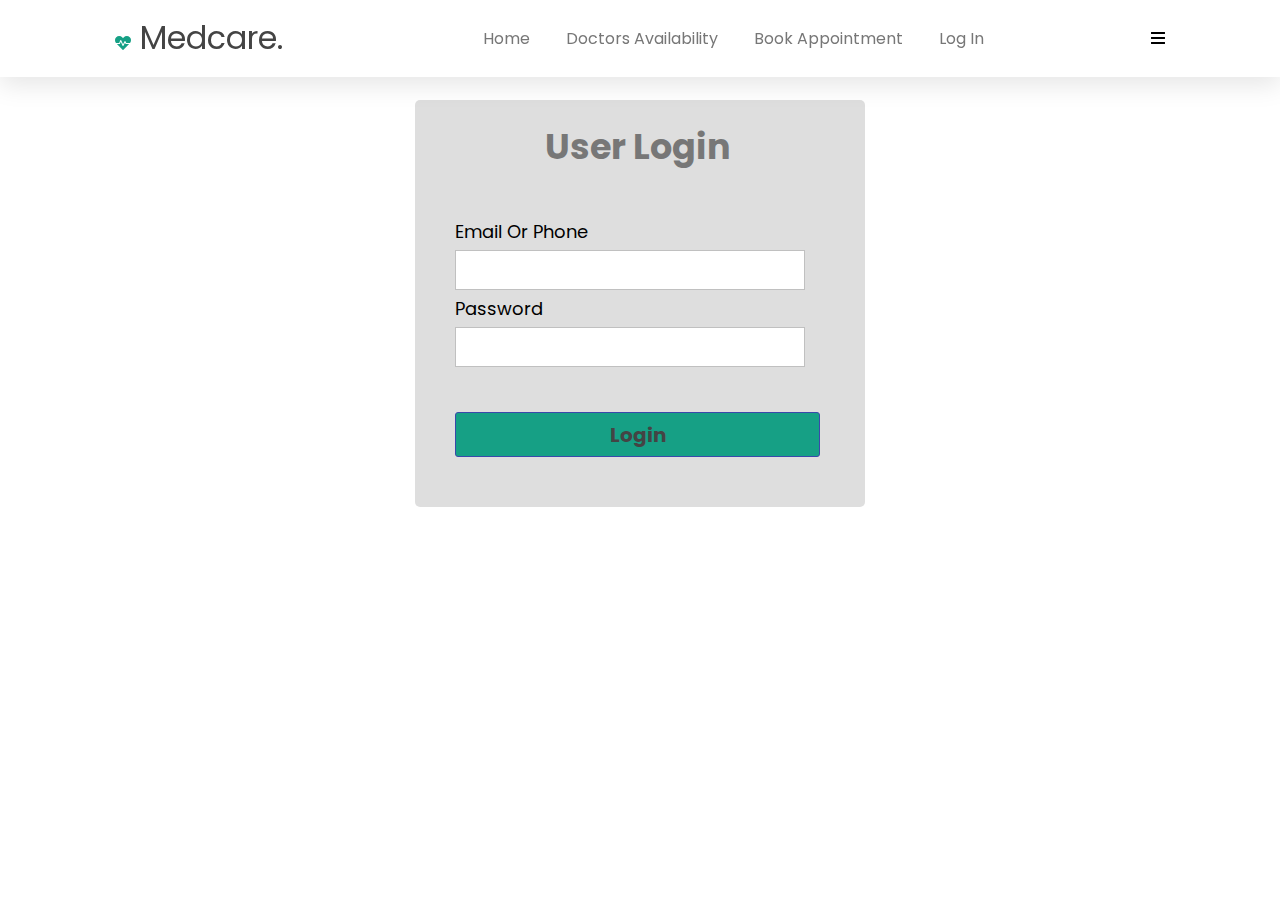
==== login.html @ 56c71dce "Add files via upload" ====
<!DOCTYPE html>
<html lang="en">
<head>
    <meta charset="UTF-8">
    <meta http-equiv="X-UA-Compatible" content="IE=edge">
    <meta name="viewport" content="width=device-width, initial-scale=1.0">
    <title>Login Form</title>
	<link rel="stylesheet" href="https://cdnjs.cloudflare.com/ajax/libs/font-awesome/5.15.4/css/all.min.css">
	<link rel="stylesheet" href="css/style1.css">
</head>
<body>

	<div class="image">
        <img src="image/home-img.svg" alt="">
    </div>

	<!-- header section starts  -->

<header class="header">

    <a href="#" class="logo"> <i class="fas fa-heartbeat"></i> medcare. </a>

    <nav class="navbar">
        <a href="index.html">home</a>
        
        <a href="index.html">Doctors Availability</a>
        <a href="index.html">Book Appointment</a>
        
        <a href="login.html">Log In</a>
    </nav>

    <div id="menu-btn" class="fas fa-bars"></div>

</header>

<!-- header section ends -->

    <div class="container">
		<h1 class="label">User Login</h1>
		<form class="login_form" action="home.html" method="post" name="form" onsubmit="return validated()">
			<div class="font">Email or Phone</div>
			<input autocomplete="off" type="text" name="email">
			<div id="email_error">Please fill up your Email or Phone</div>
			<div class="font fo">Password</div>
			<input type="password" name="password">
			<div id="pass_error">Please fill up your Password</div>
			<button type="submit">Login</button>
		</form>
	</div>	
	<script src="js/valid.js"></script>
    
</body>
</html>
---- css/style1.css ----
@import url('https://fonts.googleapis.com/css2?family=Poppins:wght@100;200;300;400;500;600;700&display=swap');

:root{
    --green:#16a085;
    --black:#444;
    --light-color:#777;
    --box-shadow:.5rem .5rem 0 rgba(22, 160, 133, .2);
    --text-shadow:.4rem .4rem 0 rgba(0, 0, 0, .2);
    --border:.2rem solid var(--green);
}


*{
    font-family: 'Poppins', sans-serif;
    margin:0; padding: 0;
    box-sizing: border-box;
    outline: none; border: none;
    text-transform: capitalize;
    transition: all .2s ease-out;
    text-decoration: none;
	
}
body{
	background: url(bg_img.jpg) no-repeat;
	background-size: cover;
	align-items: center;
	justify-content: center;
	display: flex;
	font-family: sans-serif;
}

.image{
    margin: 0;;
}


.header{
    padding:.9rem 9%;
    position: fixed;
    top:0; left: 0; right: 0;
    z-index: 1000;
    box-shadow: 0 .5rem 1.5rem rgba(0, 0, 0, .1);
    display: flex;
    align-items: center;
    justify-content: space-between;
    background: #fff;
}

.header .logo{
    font-size: 2rem;
    color: var(--black);
}

.header .logo i{
    display: inline;
    font-size: 1rem;
    color: var(--green);
}

.header .navbar a{
    font-size: 1rem;
    color: var(--light-color);
    margin-left: 2rem;
}

.header .navbar a:hover{
    color: var(--green);
}

.container{
	position: relative;
	margin-top: 100px;
	width: 450px;
	height: auto;
	background: #dedede;
	border-radius: 5px;
}
.label{
	padding: 20px 130px;
	font-size: 35px;
	font-weight: bold;
	color:var(--light-color);
}
.login_form{
	padding: 20px 40px;
}
.login_form .font{
	font-size: 18px;
	color: black;
	margin: 5px 0;
}
.login_form input{
	height: 40px;
	width: 350px;
	padding: 0 5px;
	font-size: 18px;
	outline: none;
	border: 1px solid silver;
}
.login_form .font2{
	margin-top: 30px;
}
.login_form button{
	margin: 45px 0 30px 0;
	height: 45px;
	width: 365px;
	font-size: 20px;
	color: var(--black);
	outline: none;
	cursor: pointer;
	font-weight: bold;
	background: var(--green);
	border-radius: 3px;
	border: 1px solid #3949AB;
	transition: .5s;
}
.container.login_form button:hover{
	background: #3abdce;
}
.login_form #email_error,
.login_form #pass_error{
	margin-top: 5px;
	width: 345px;
	font-size: 18px;
	color: #C62828;
	background: rgba(255,0,0,0.1);
	text-align: center;
	padding: 5px 8px;
	border-radius: 3px;
	border: 1px solid #EF9A9A;
	display: none;
}
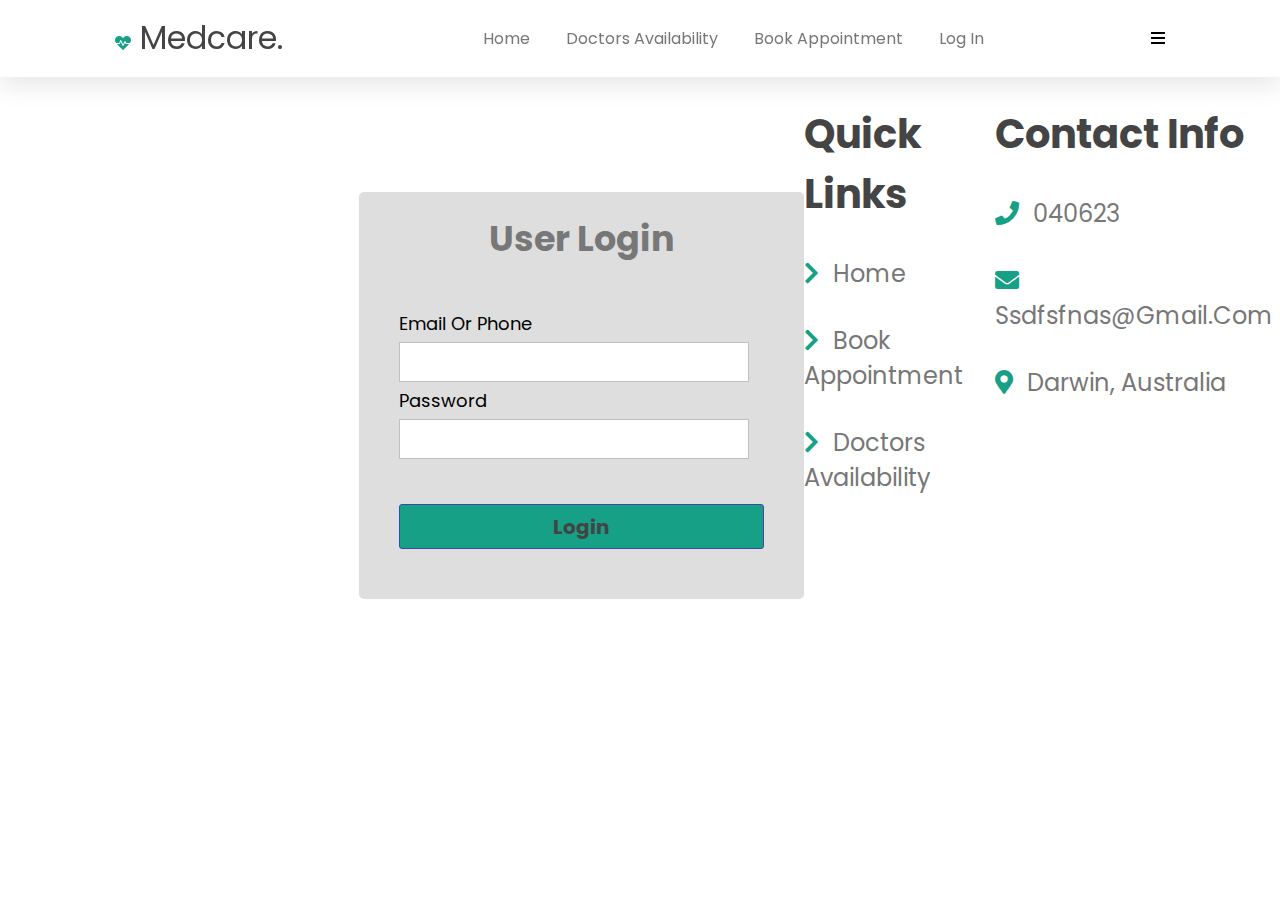
==== commit 6d11ff13: "doctors appoitnment" ====
--- a/login.html
+++ b/login.html
@@ -47,6 +47,60 @@
 			<button type="submit">Login</button>
 		</form>
 	</div>	
+
+<!--footer section-->
+
+
+
+
+
+
+
+
+
+
+<!-- footer section starts  -->
+
+<section class="footer">
+
+    <div class="box-container">
+
+        <div class="box">
+            <h3>quick links</h3>
+            <a href="#"> <i class="fas fa-chevron-right"></i> home </a>
+            <a href="#"> <i class="fas fa-chevron-right"></i> Book Appointment </a>
+            <a href="#"> <i class="fas fa-chevron-right"></i> Doctors Availability </a>
+      
+        </div>
+
+
+        <div class="box">
+            <h3>contact info</h3>
+            <a href="#"> <i class="fas fa-phone"></i> 040623 </a>
+           
+            <a href="#"> <i class="fas fa-envelope"></i> ssdfsfnas@gmail.com </a>
+            
+            <a href="#"> <i class="fas fa-map-marker-alt"></i> darwin, Australia </a>
+        </div>
+
+        <div class="box">
+            <h3>follow us</h3>
+            <a href="#"> <i class="fab fa-facebook-f"></i> facebook </a>
+            <a href="#"> <i class="fab fa-twitter"></i> twitter </a>
+            
+        </div>
+
+    </div>
+
+   
+</section>
+
+<!-- footer section ends -->
+
+
+
+
+
 	<script src="js/valid.js"></script>
     
 </body>
--- a/css/style1.css
+++ b/css/style1.css
@@ -69,7 +69,8 @@
 
 .container{
 	position: relative;
-	margin-top: 100px;
+	margin-left: 40%;
+	margin-top: 15%;
 	width: 450px;
 	height: auto;
 	background: #dedede;
@@ -130,3 +131,50 @@
 	border: 1px solid #EF9A9A;
 	display: none;
 }
+
+.footer .box-container{
+    display: flex;
+    grid-template-columns: repeat(auto-fit, minmax(22rem, 1fr));
+    gap:2rem;
+}
+
+.footer .box-container .box h3{
+    font-size: 2.5rem;
+    color:var(--black);
+    padding: 1rem 0;
+}
+
+.footer .box-container .box a{
+    display: block;
+    font-size: 1.5rem;
+    color:var(--light-color);
+    padding: 1rem 0;
+}
+
+.footer .box-container .box a i{
+    padding-right: .5rem;
+    color:var(--green);
+}
+
+.footer .box-container .box a:hover i{
+    padding-right:2rem;
+}
+
+.footer .credit{
+    padding: 1rem;
+    padding-top: 2rem;
+    margin-top: 2rem;
+    text-align: center;
+    font-size: 2rem;
+    color:var(--light-color);
+    border-top: .1rem solid rgba(0, 0, 0, .1);
+}
+
+.footer .credit span{
+    color:var(--green);
+}
+
+
+
+
+
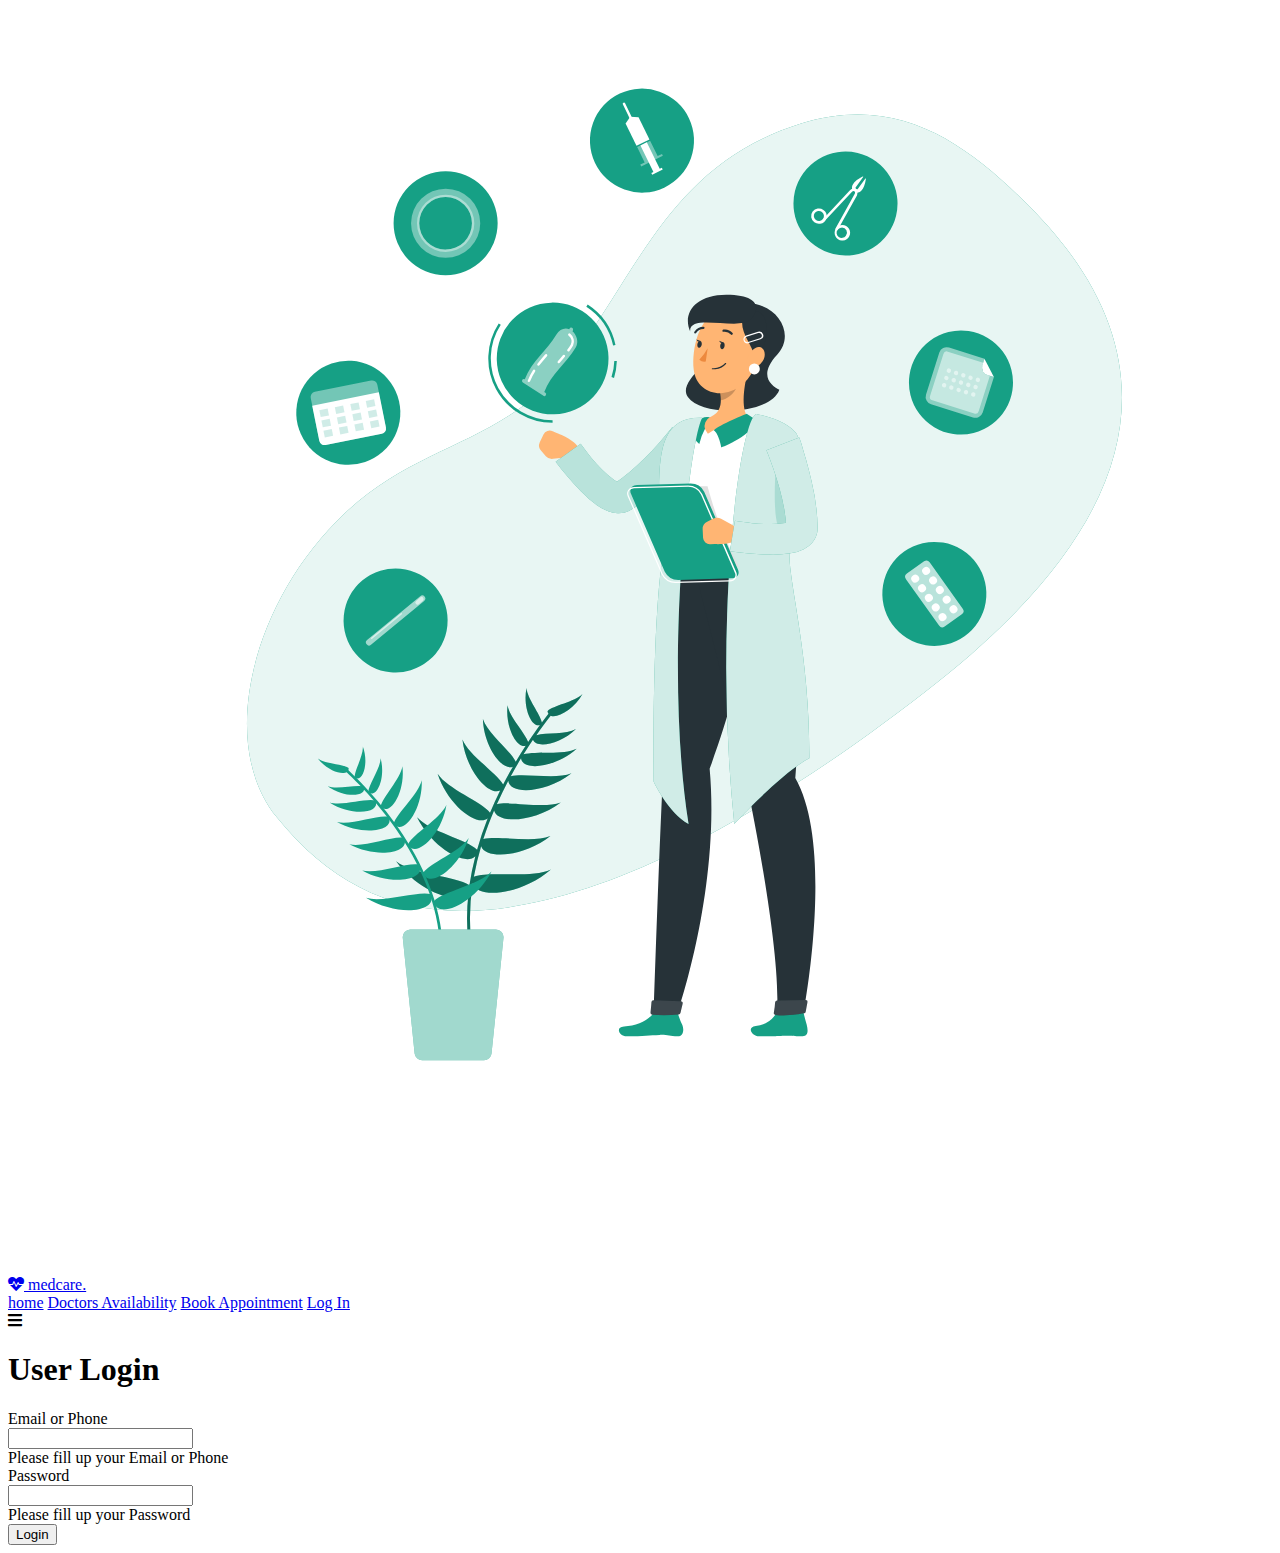
==== commit 21635063: "validation done" ====
--- a/login.html
+++ b/login.html
@@ -6,7 +6,7 @@
     <meta name="viewport" content="width=device-width, initial-scale=1.0">
     <title>Login Form</title>
 	<link rel="stylesheet" href="https://cdnjs.cloudflare.com/ajax/libs/font-awesome/5.15.4/css/all.min.css">
-	<link rel="stylesheet" href="css/style1.css">
+	<link rel="stylesheet" href="css/login.css">
 </head>
 <body>
 
@@ -48,54 +48,6 @@
 		</form>
 	</div>	
 
-<!--footer section-->
-
-
-
-
-
-
-
-
-
-
-<!-- footer section starts  -->
-
-<section class="footer">
-
-    <div class="box-container">
-
-        <div class="box">
-            <h3>quick links</h3>
-            <a href="#"> <i class="fas fa-chevron-right"></i> home </a>
-            <a href="#"> <i class="fas fa-chevron-right"></i> Book Appointment </a>
-            <a href="#"> <i class="fas fa-chevron-right"></i> Doctors Availability </a>
-      
-        </div>
-
-
-        <div class="box">
-            <h3>contact info</h3>
-            <a href="#"> <i class="fas fa-phone"></i> 040623 </a>
-           
-            <a href="#"> <i class="fas fa-envelope"></i> ssdfsfnas@gmail.com </a>
-            
-            <a href="#"> <i class="fas fa-map-marker-alt"></i> darwin, Australia </a>
-        </div>
-
-        <div class="box">
-            <h3>follow us</h3>
-            <a href="#"> <i class="fab fa-facebook-f"></i> facebook </a>
-            <a href="#"> <i class="fab fa-twitter"></i> twitter </a>
-            
-        </div>
-
-    </div>
-
-   
-</section>
-
-<!-- footer section ends -->
 
 
 
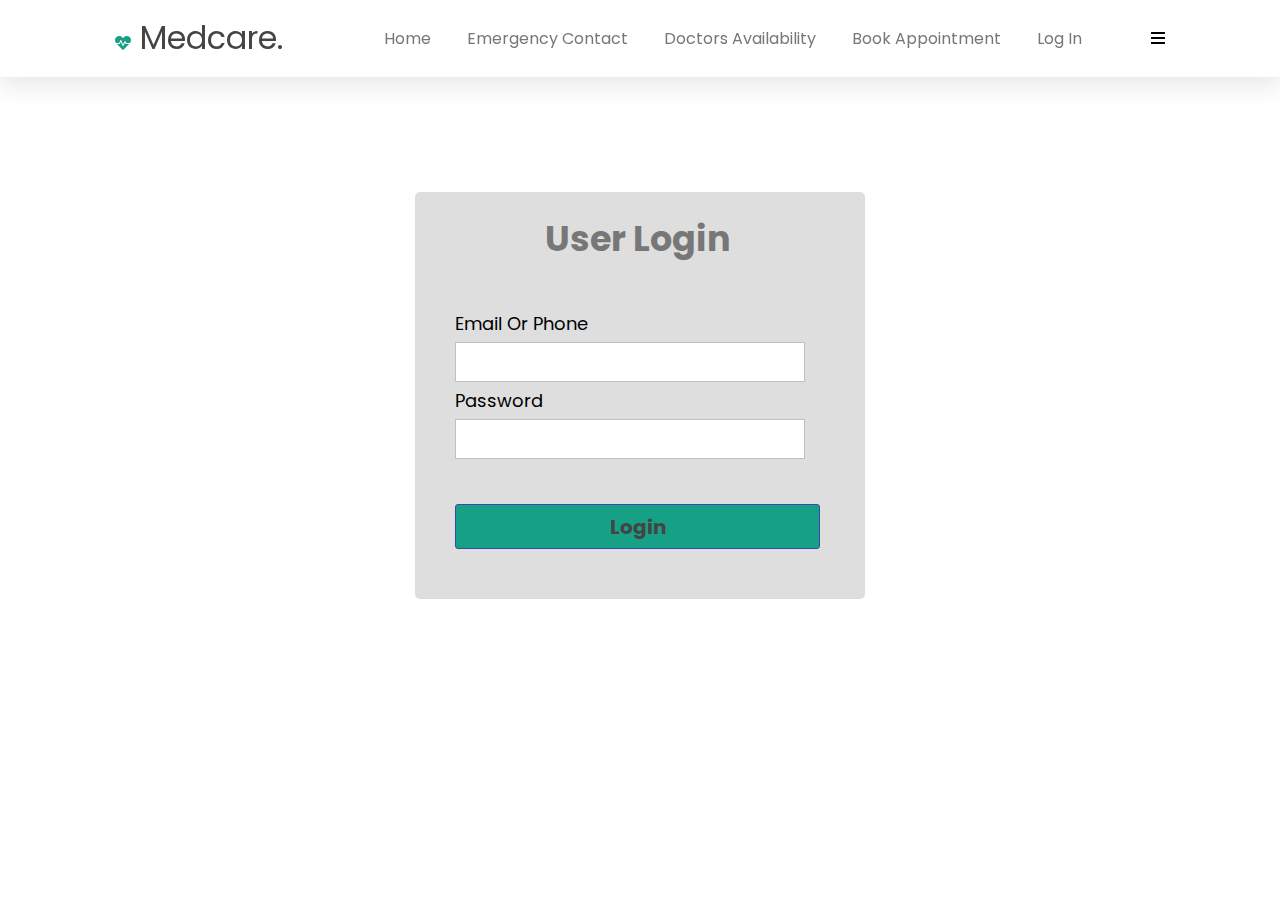
==== commit 9835cffd: "Emergency contact page created" ====
--- a/login.html
+++ b/login.html
@@ -22,6 +22,7 @@
 
     <nav class="navbar">
         <a href="index.html">home</a>
+		<a href="doc.html">Emergency contact</a>  
         
         <a href="index.html">Doctors Availability</a>
         <a href="index.html">Book Appointment</a>
--- a/css/login.css
+++ b/css/login.css
@@ -0,0 +1,180 @@
+@import url('https://fonts.googleapis.com/css2?family=Poppins:wght@100;200;300;400;500;600;700&display=swap');
+
+:root{
+    --green:#16a085;
+    --black:#444;
+    --light-color:#777;
+    --box-shadow:.5rem .5rem 0 rgba(22, 160, 133, .2);
+    --text-shadow:.4rem .4rem 0 rgba(0, 0, 0, .2);
+    --border:.2rem solid var(--green);
+}
+
+
+*{
+    font-family: 'Poppins', sans-serif;
+    margin:0; padding: 0;
+    box-sizing: border-box;
+    outline: none; border: none;
+    text-transform: capitalize;
+    transition: all .2s ease-out;
+    text-decoration: none;
+	
+}
+body{
+	background: url(bg_img.jpg) no-repeat;
+	background-size: cover;
+	align-items: center;
+	justify-content: center;
+	display: flex;
+	font-family: sans-serif;
+}
+
+.image{
+    margin: 0;;
+}
+
+
+.header{
+    padding:.9rem 9%;
+    position: fixed;
+    top:0; left: 0; right: 0;
+    z-index: 1000;
+    box-shadow: 0 .5rem 1.5rem rgba(0, 0, 0, .1);
+    display: flex;
+    align-items: center;
+    justify-content: space-between;
+    background: #fff;
+}
+
+.header .logo{
+    font-size: 2rem;
+    color: var(--black);
+}
+
+.header .logo i{
+    display: inline;
+    font-size: 1rem;
+    color: var(--green);
+}
+
+.header .navbar a{
+    font-size: 1rem;
+    color: var(--light-color);
+    margin-left: 2rem;
+}
+
+.header .navbar a:hover{
+    color: var(--green);
+}
+
+.container{
+	position: relative;
+
+	margin-top: 15%;
+	width: 450px;
+	height: auto;
+	background: #dedede;
+	border-radius: 5px;
+}
+.label{
+	padding: 20px 130px;
+	font-size: 35px;
+	font-weight: bold;
+	color:var(--light-color);
+}
+.login_form{
+	padding: 20px 40px;
+}
+.login_form .font{
+	font-size: 18px;
+	color: black;
+	margin: 5px 0;
+}
+.login_form input{
+	height: 40px;
+	width: 350px;
+	padding: 0 5px;
+	font-size: 18px;
+	outline: none;
+	border: 1px solid silver;
+}
+.login_form .font2{
+	margin-top: 30px;
+}
+.login_form button{
+	margin: 45px 0 30px 0;
+	height: 45px;
+	width: 365px;
+	font-size: 20px;
+	color: var(--black);
+	outline: none;
+	cursor: pointer;
+	font-weight: bold;
+	background: var(--green);
+	border-radius: 3px;
+	border: 1px solid #3949AB;
+	transition: .5s;
+}
+.container.login_form button:hover{
+	background: #3abdce;
+}
+.login_form #email_error,
+.login_form #pass_error{
+	margin-top: 5px;
+	width: 345px;
+	font-size: 18px;
+	color: #C62828;
+	background: rgba(255,0,0,0.1);
+	text-align: center;
+	padding: 5px 8px;
+	border-radius: 3px;
+	border: 1px solid #EF9A9A;
+	display: none;
+}
+
+.footer .box-container{
+    display: flex;
+    grid-template-columns: repeat(auto-fit, minmax(22rem, 1fr));
+    gap:2rem;
+}
+
+.footer .box-container .box h3{
+    font-size: 2.5rem;
+    color:var(--black);
+    padding: 1rem 0;
+}
+
+.footer .box-container .box a{
+    display: block;
+    font-size: 1.5rem;
+    color:var(--light-color);
+    padding: 1rem 0;
+}
+
+.footer .box-container .box a i{
+    padding-right: .5rem;
+    color:var(--green);
+}
+
+.footer .box-container .box a:hover i{
+    padding-right:2rem;
+}
+
+.footer .credit{
+    padding: 1rem;
+    padding-top: 2rem;
+    margin-top: 2rem;
+    text-align: center;
+    font-size: 2rem;
+    color:var(--light-color);
+    border-top: .1rem solid rgba(0, 0, 0, .1);
+}
+
+.footer .credit span{
+    color:var(--green);
+}
+
+
+
+
+
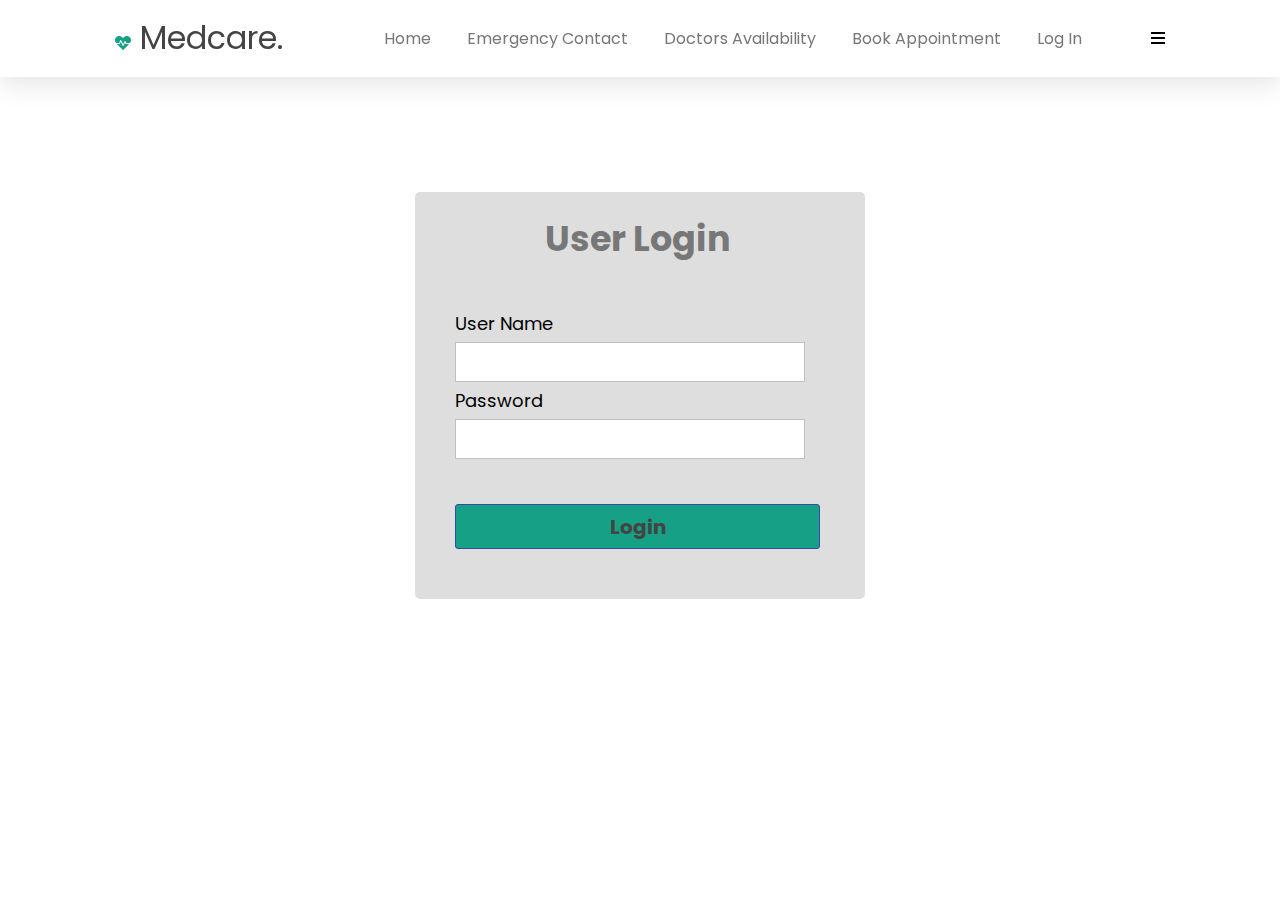
==== commit b748e5fe: "Add files via upload" ====
--- a/login.html
+++ b/login.html
@@ -25,9 +25,9 @@
 		<a href="doc.html">Emergency contact</a>  
         
         <a href="index.html">Doctors Availability</a>
-        <a href="index.html">Book Appointment</a>
+        <a href="rego-form.html">Book Appointment</a>
         
-        <a href="login.html">Log In</a>
+        <a href="index.html">Log In</a>
     </nav>
 
     <div id="menu-btn" class="fas fa-bars"></div>
@@ -38,14 +38,14 @@
 
     <div class="container">
 		<h1 class="label">User Login</h1>
-		<form class="login_form" action="home.html" method="post" name="form" onsubmit="return validated()">
-			<div class="font">Email or Phone</div>
-			<input autocomplete="off" type="text" name="email">
-			<div id="email_error">Please fill up your Email or Phone</div>
-			<div class="font fo">Password</div>
-			<input type="password" name="password">
-			<div id="pass_error">Please fill up your Password</div>
-			<button type="submit">Login</button>
+		<form class="login_form" action="connect.php" method="POST" name="form" onsubmit="return validated()">
+			<div class="font">User Name</div>
+			<input autocapitalize="off" autocomplete="off" type="text" id="email" name="email">
+			<div id="email_error">Incorrect User Id or username should be 5 character long</div>
+			<div class="font">Password</div>
+			<input type="password" name="password" id="password">
+			<div id="pass_error"> Incorrect Password</div>
+			<button href="index.html" type="submit" name="submit">Login</button>
 		</form>
 	</div>	
 
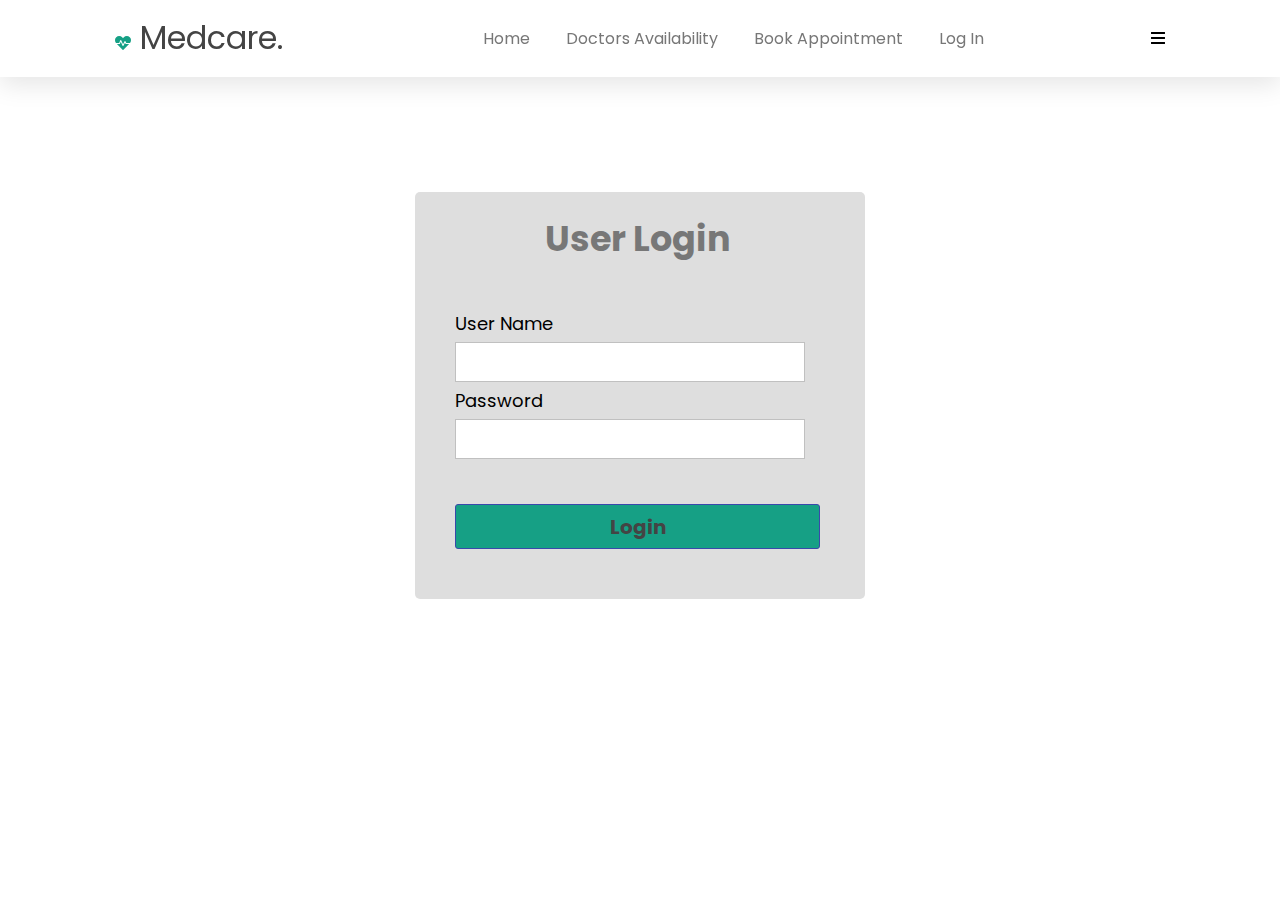
==== commit 3942039f: "Update login.html" ====
--- a/login.html
+++ b/login.html
@@ -22,7 +22,7 @@
 
     <nav class="navbar">
         <a href="index.html">home</a>
-		<a href="doc.html">Emergency contact</a>  
+		 
         
         <a href="index.html">Doctors Availability</a>
         <a href="rego-form.html">Book Appointment</a>
@@ -57,4 +57,4 @@
 	<script src="js/valid.js"></script>
     
 </body>
-</html>+</html>
